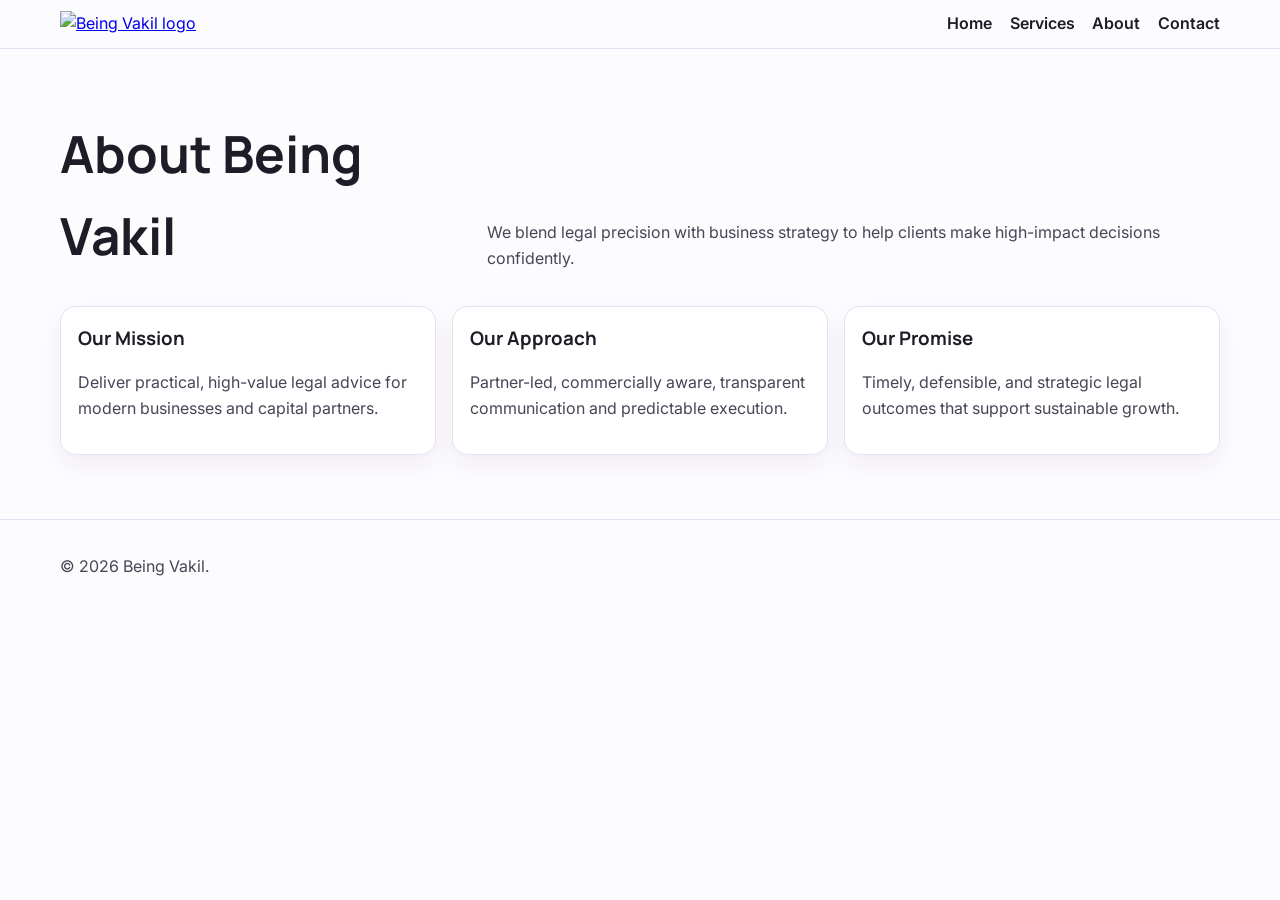
==== about.html @ 686a7a8a "Build rich multi-page UX with micro-interactions and consultation form" ====
<!doctype html><html lang="en"><head><meta charset="UTF-8"/><meta name="viewport" content="width=device-width, initial-scale=1.0"/><title>About | Being Vakil</title><link rel="preconnect" href="https://fonts.googleapis.com"/><link rel="preconnect" href="https://fonts.gstatic.com" crossorigin/><link href="https://fonts.googleapis.com/css2?family=Inter:wght@400;500;600;700;800&family=Manrope:wght@700;800&display=swap" rel="stylesheet"/><link rel="stylesheet" href="styles.css"/></head><body>
<header class="site-header"><div class="container nav-wrap"><a href="index.html" class="brand"><img src="assets/logo.png" alt="Being Vakil logo" /></a><button class="hamburger" aria-label="Open navigation" aria-expanded="false" aria-controls="mobile-menu"><span></span><span></span><span></span></button><nav id="mobile-menu" class="nav-shell"><ul class="nav-links"><li><a href="index.html">Home</a></li><li><a href="services.html">Services</a></li><li><a href="about.html">About</a></li><li><a href="contact.html">Contact</a></li></ul></nav></div></header>
<main class="section"><div class="container section-head"><h1>About Being Vakil</h1><p>We blend legal precision with business strategy to help clients make high-impact decisions confidently.</p></div><div class="container cards-3"><article class="card hover-lift"><h3>Our Mission</h3><p>Deliver practical, high-value legal advice for modern businesses and capital partners.</p></article><article class="card hover-lift"><h3>Our Approach</h3><p>Partner-led, commercially aware, transparent communication and predictable execution.</p></article><article class="card hover-lift"><h3>Our Promise</h3><p>Timely, defensible, and strategic legal outcomes that support sustainable growth.</p></article></div></main>
<footer class="site-footer"><div class="container footer-wrap"><p>© <span id="year"></span> Being Vakil.</p></div></footer><script src="script.js"></script></body></html>
---- styles.css ----
:root { --brand:#9a5daa; --brand-strong:#743b86; --brand-soft:#efe6f3; --ink:#1f1b27; --text:#4a4455; --line:#e8dff0; --bg:#fcfbfe; }
*{box-sizing:border-box} body{margin:0;font-family:Inter,sans-serif;color:var(--text);background:var(--bg);line-height:1.6}
h1,h2,h3{font-family:Manrope,Inter,sans-serif;color:var(--ink);margin:0 0 .65rem}.container{width:min(1160px,92vw);margin:auto}
.bg-orb{position:fixed;border-radius:50%;filter:blur(65px);z-index:-1;opacity:.35}.orb-1{width:340px;height:340px;background:#dcbde6;top:-60px;right:-80px}.orb-2{width:280px;height:280px;background:#e7d2ee;left:-100px;top:30%}
.site-header{position:sticky;top:0;z-index:30;border-bottom:1px solid var(--line);backdrop-filter:blur(10px);background:rgba(252,251,254,.88)}
.nav-wrap{display:flex;align-items:center;justify-content:space-between;padding:.7rem 0;gap:1rem}.brand img{height:62px}
.nav-shell{display:flex}.nav-links{display:flex;list-style:none;gap:1.1rem;margin:0;padding:0}.nav-links a{text-decoration:none;color:var(--ink);font-weight:600;position:relative}
.nav-links a::after{content:"";position:absolute;left:0;bottom:-4px;width:0;height:2px;background:var(--brand);transition:width .25s ease}.nav-links a:hover::after{width:100%}
.hamburger{display:none;background:transparent;border:0;cursor:pointer}.hamburger span{display:block;width:24px;height:2px;background:var(--ink);margin:5px 0;transition:.3s}
.section{padding:4rem 0}.hero{padding:5rem 0 3.5rem}.hero-grid,.cards-3{display:grid;grid-template-columns:1.2fr .9fr;gap:1rem}.cards-3{grid-template-columns:repeat(3,1fr)}
.eyebrow{display:inline-block;background:var(--brand-soft);color:var(--brand-strong);padding:.35rem .7rem;border-radius:999px;font-size:.8rem;font-weight:800;text-transform:uppercase}
h1{font-size:clamp(2rem,4vw,3.2rem)}.lead{font-size:1.06rem;max-width:62ch}.hero-actions{margin-top:1.2rem;display:flex;gap:.7rem;flex-wrap:wrap}
.btn{display:inline-block;text-decoration:none;border-radius:.6rem;font-weight:700;padding:.78rem 1.1rem;border:1px solid transparent;transition:transform .2s ease, box-shadow .2s ease, background .2s ease}
.btn:hover{transform:translateY(-2px);box-shadow:0 12px 24px rgba(60,34,76,.15)}.btn-primary{color:#fff;background:linear-gradient(135deg,var(--brand),var(--brand-strong))}.btn-soft{border-color:var(--line);color:var(--brand-strong);background:#fff}.btn-light{background:#fff;color:var(--brand-strong)}
.card,.panel{padding:1.05rem;border:1px solid var(--line);border-radius:.95rem;background:#fff;box-shadow:0 10px 24px rgba(60,34,76,.06);transition:transform .25s ease, box-shadow .25s ease}
.hover-lift:hover{transform:translateY(-6px);box-shadow:0 16px 28px rgba(60,34,76,.13)}.glass{background:rgba(255,255,255,.72);backdrop-filter:blur(6px)}
.section-head{display:flex;justify-content:space-between;gap:1rem;align-items:end;margin-bottom:1.2rem}.cta{background:linear-gradient(128deg,#8f4ea0,#6d337f);color:#fff}.cta h2,.cta p{color:#fff}.cta-wrap{display:flex;justify-content:space-between;align-items:center;gap:1rem}
.form-wrap{max-width:820px}.form-wrap form{display:grid;gap:.8rem}.form-wrap label{font-weight:600;color:var(--ink);display:grid;gap:.35rem}.form-wrap input,.form-wrap select,.form-wrap textarea{border:1px solid var(--line);border-radius:.55rem;padding:.7rem .75rem;font:inherit}.form-wrap input:focus,.form-wrap select:focus,.form-wrap textarea:focus{outline:2px solid #d8c0e0}
.form-actions{display:flex;gap:.7rem;flex-wrap:wrap}.site-footer{border-top:1px solid var(--line);padding:1.1rem 0}
@media (max-width:980px){.hero-grid,.cards-3{grid-template-columns:1fr}.hide-mobile{display:none}.hamburger{display:block}.nav-shell{position:absolute;top:78px;left:0;right:0;background:#fff;border-bottom:1px solid var(--line);padding:.8rem 4vw;display:none}.nav-shell.open{display:block}.nav-links{flex-direction:column}.section-head{flex-direction:column;align-items:start}}
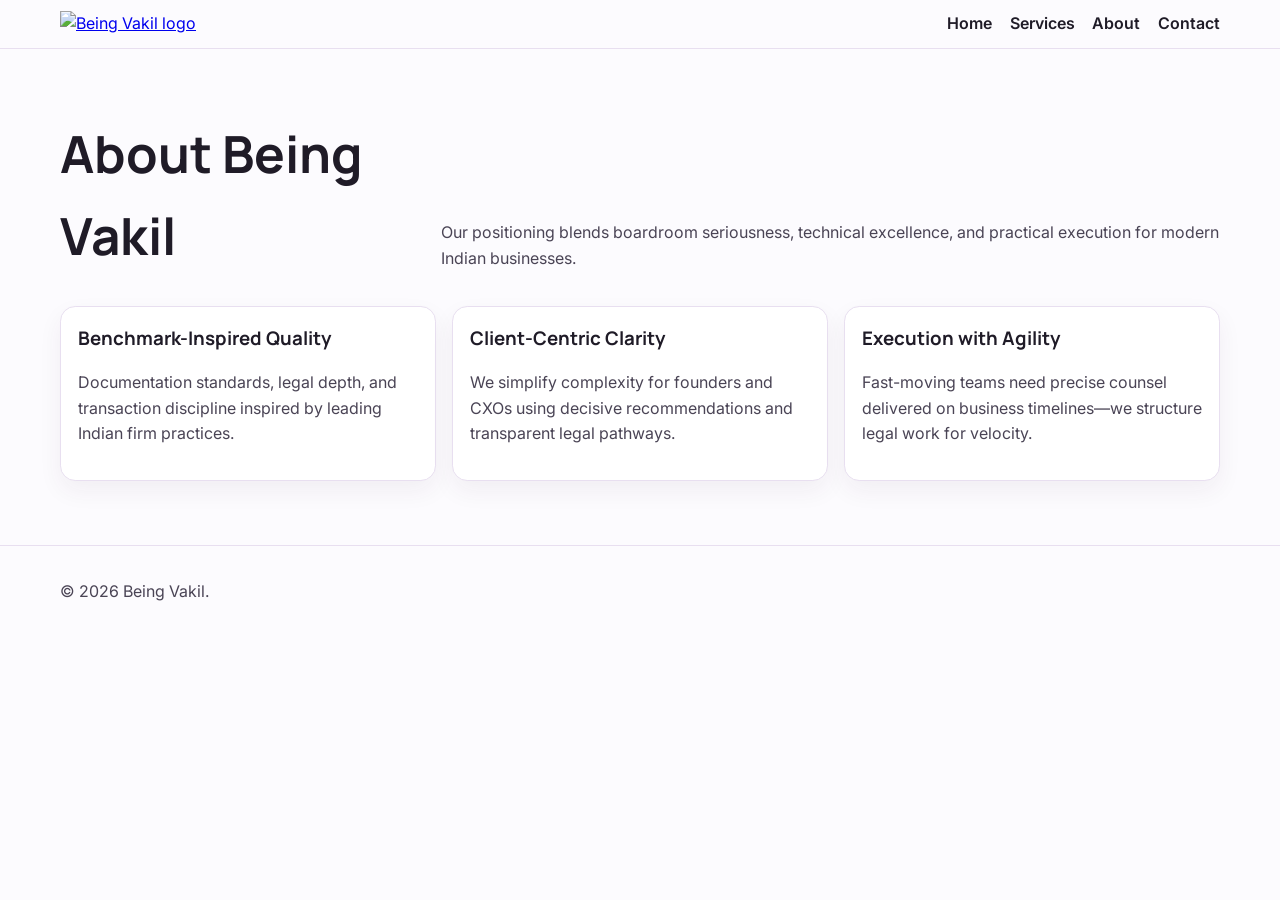
==== commit f14d3b77: "Refine site messaging with top-tier India law firm inspired content strategy" ====
--- a/about.html
+++ b/about.html
@@ -1,4 +1,4 @@
 <!doctype html><html lang="en"><head><meta charset="UTF-8"/><meta name="viewport" content="width=device-width, initial-scale=1.0"/><title>About | Being Vakil</title><link rel="preconnect" href="https://fonts.googleapis.com"/><link rel="preconnect" href="https://fonts.gstatic.com" crossorigin/><link href="https://fonts.googleapis.com/css2?family=Inter:wght@400;500;600;700;800&family=Manrope:wght@700;800&display=swap" rel="stylesheet"/><link rel="stylesheet" href="styles.css"/></head><body>
 <header class="site-header"><div class="container nav-wrap"><a href="index.html" class="brand"><img src="assets/logo.png" alt="Being Vakil logo" /></a><button class="hamburger" aria-label="Open navigation" aria-expanded="false" aria-controls="mobile-menu"><span></span><span></span><span></span></button><nav id="mobile-menu" class="nav-shell"><ul class="nav-links"><li><a href="index.html">Home</a></li><li><a href="services.html">Services</a></li><li><a href="about.html">About</a></li><li><a href="contact.html">Contact</a></li></ul></nav></div></header>
-<main class="section"><div class="container section-head"><h1>About Being Vakil</h1><p>We blend legal precision with business strategy to help clients make high-impact decisions confidently.</p></div><div class="container cards-3"><article class="card hover-lift"><h3>Our Mission</h3><p>Deliver practical, high-value legal advice for modern businesses and capital partners.</p></article><article class="card hover-lift"><h3>Our Approach</h3><p>Partner-led, commercially aware, transparent communication and predictable execution.</p></article><article class="card hover-lift"><h3>Our Promise</h3><p>Timely, defensible, and strategic legal outcomes that support sustainable growth.</p></article></div></main>
+<main class="section"><div class="container section-head"><h1>About Being Vakil</h1><p>Our positioning blends boardroom seriousness, technical excellence, and practical execution for modern Indian businesses.</p></div><div class="container cards-3"><article class="card hover-lift"><h3>Benchmark-Inspired Quality</h3><p>Documentation standards, legal depth, and transaction discipline inspired by leading Indian firm practices.</p></article><article class="card hover-lift"><h3>Client-Centric Clarity</h3><p>We simplify complexity for founders and CXOs using decisive recommendations and transparent legal pathways.</p></article><article class="card hover-lift"><h3>Execution with Agility</h3><p>Fast-moving teams need precise counsel delivered on business timelines—we structure legal work for velocity.</p></article></div></main>
 <footer class="site-footer"><div class="container footer-wrap"><p>© <span id="year"></span> Being Vakil.</p></div></footer><script src="script.js"></script></body></html>
